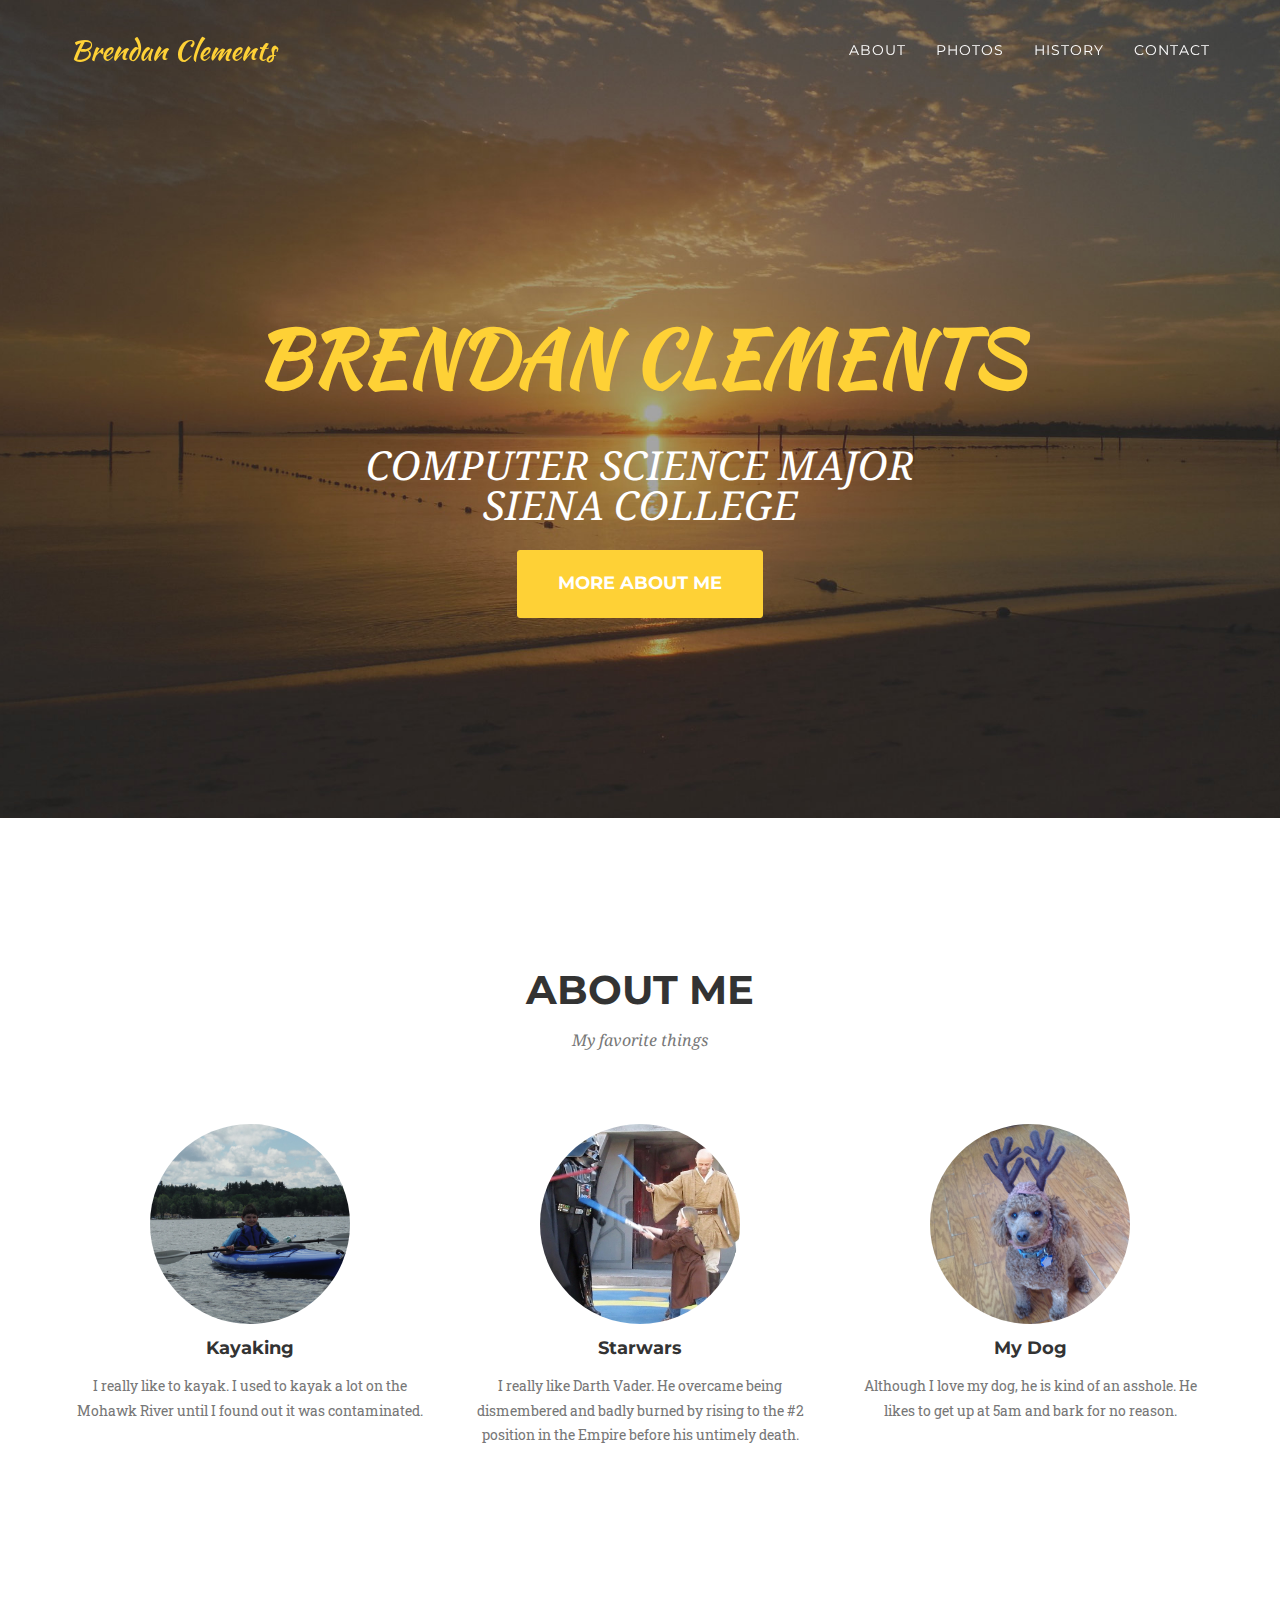
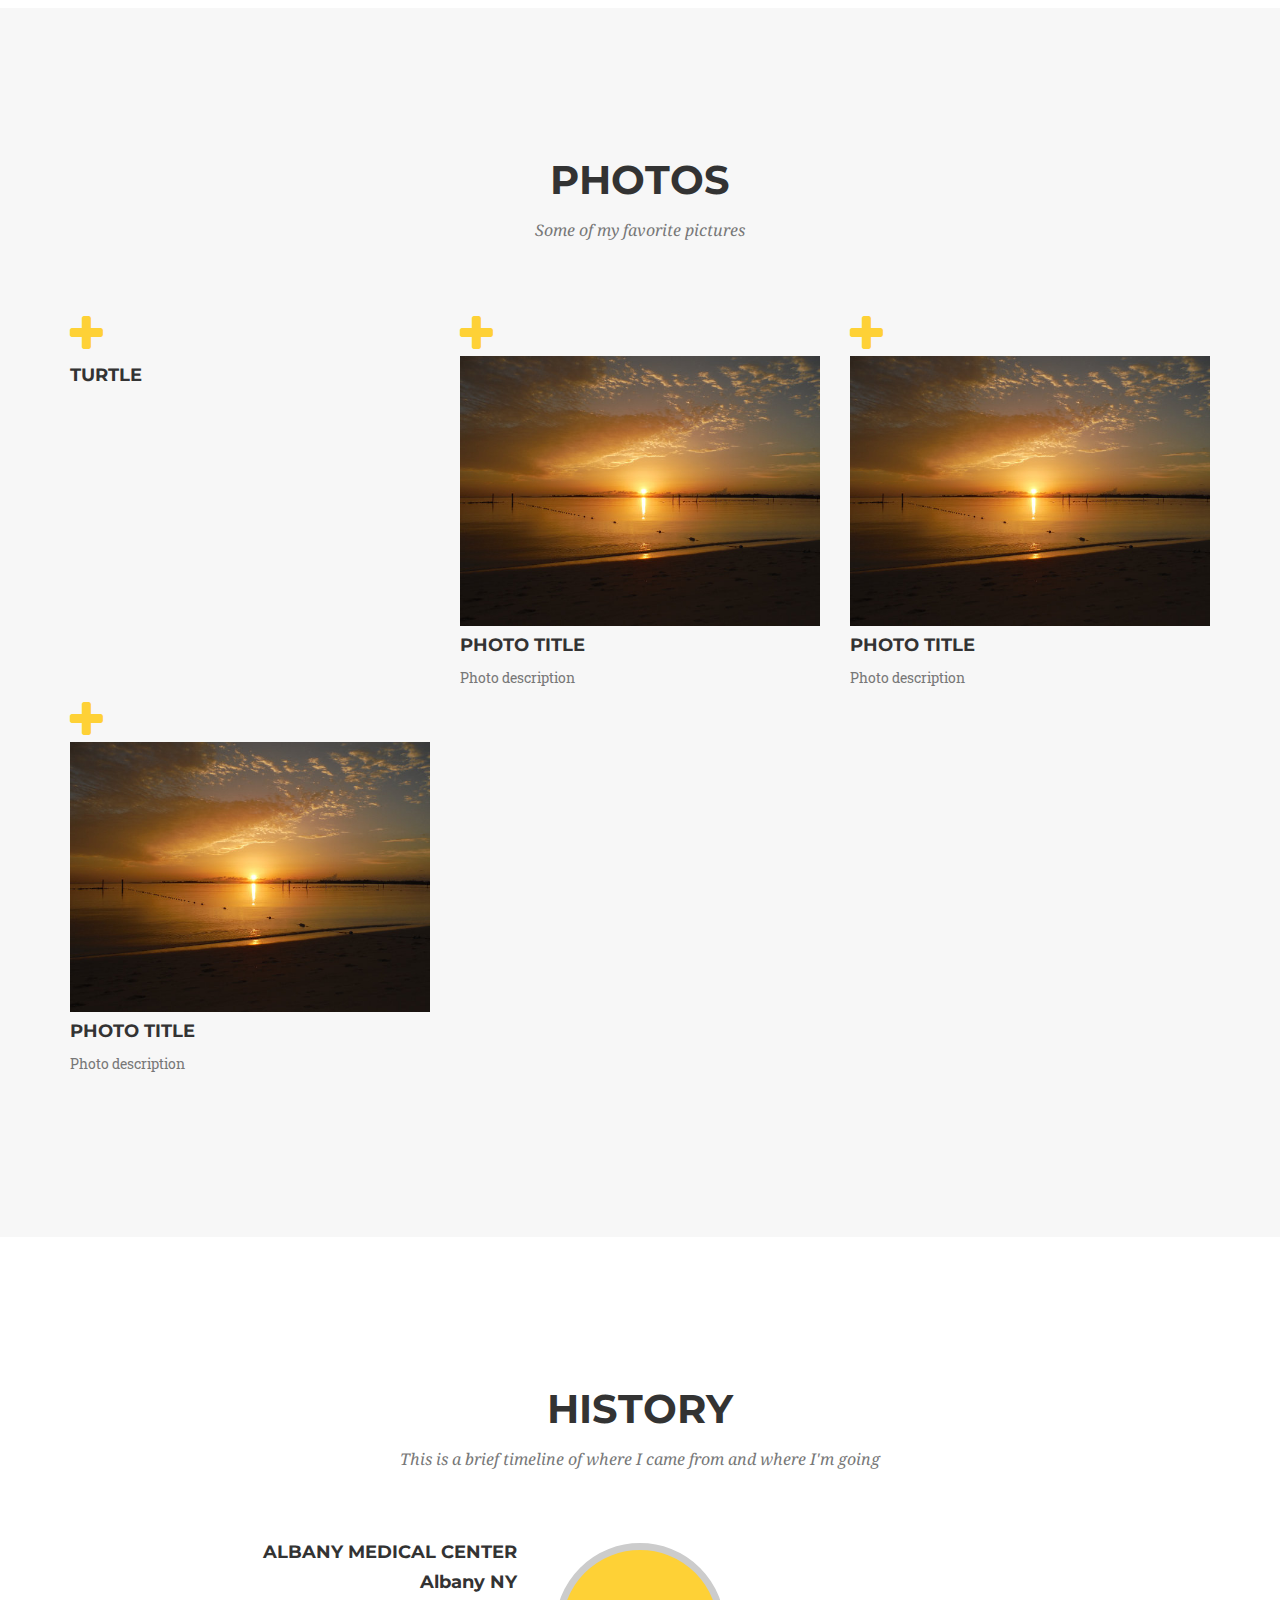
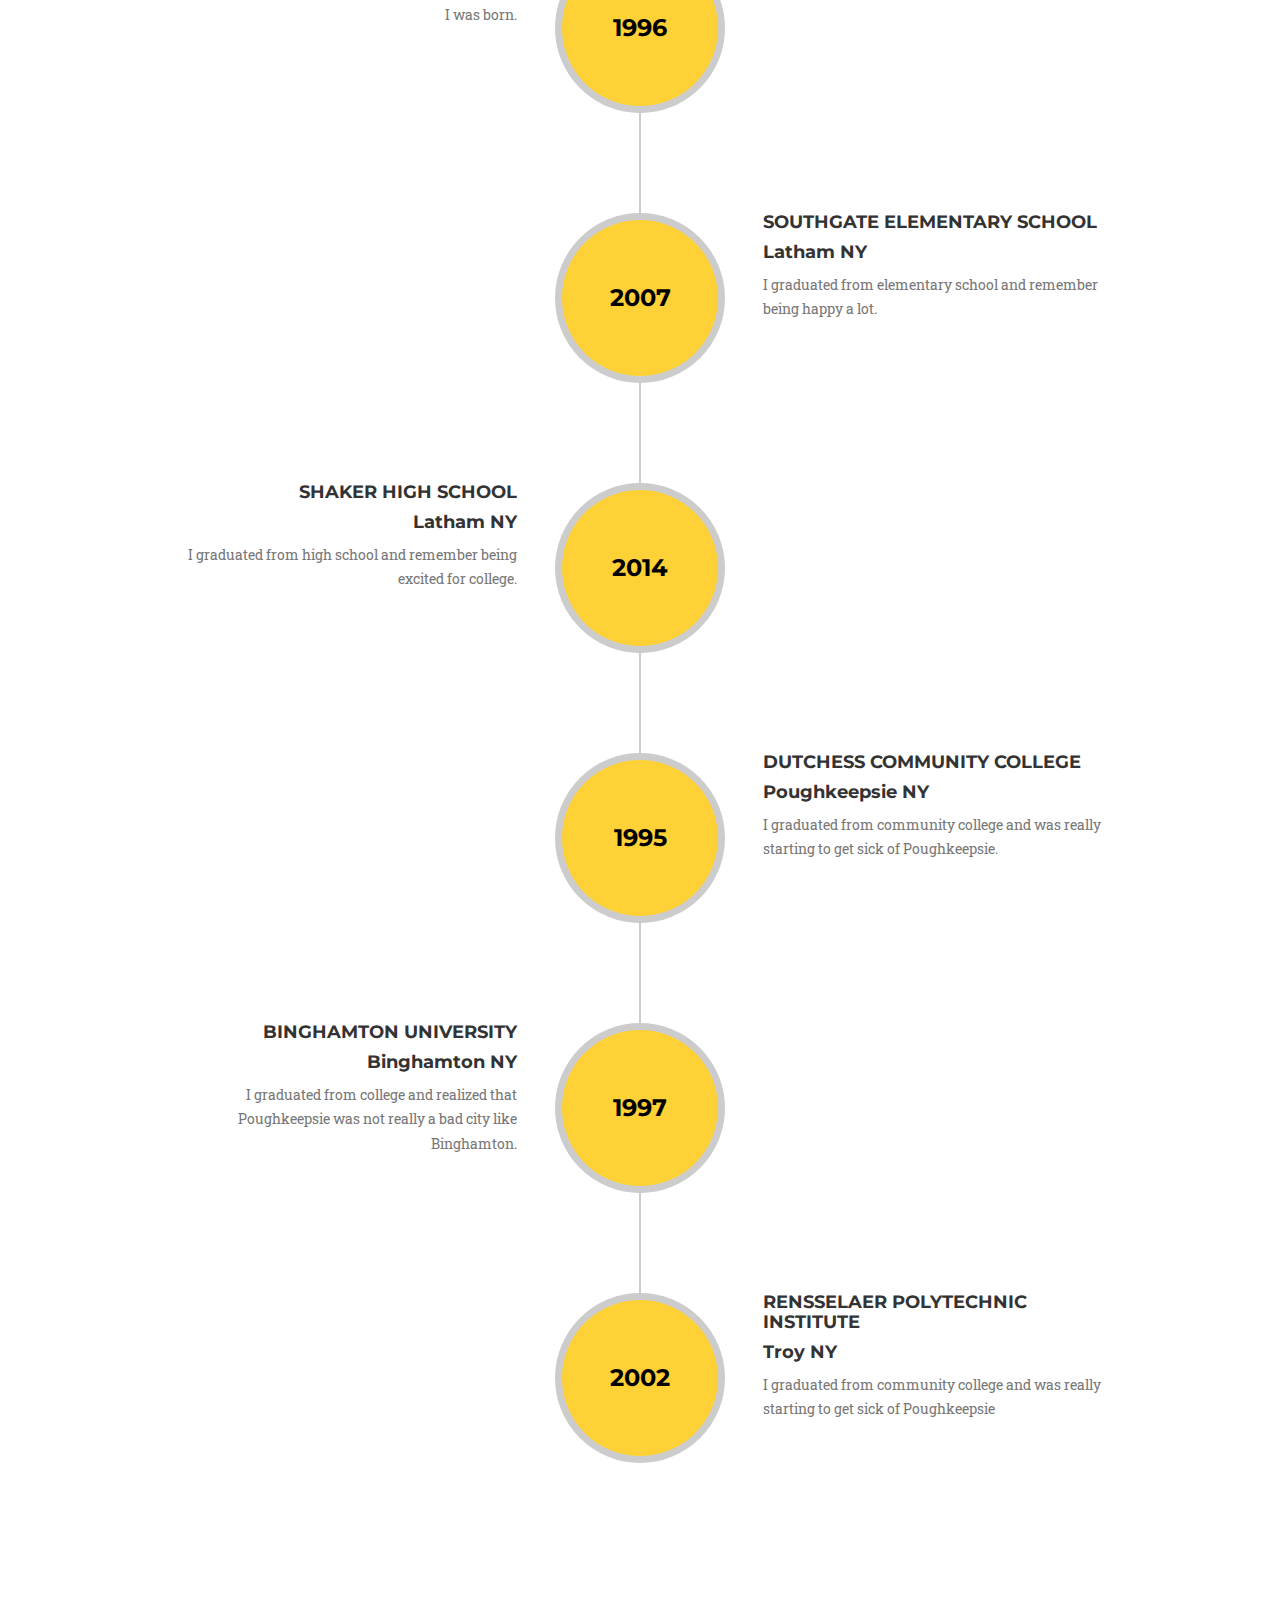
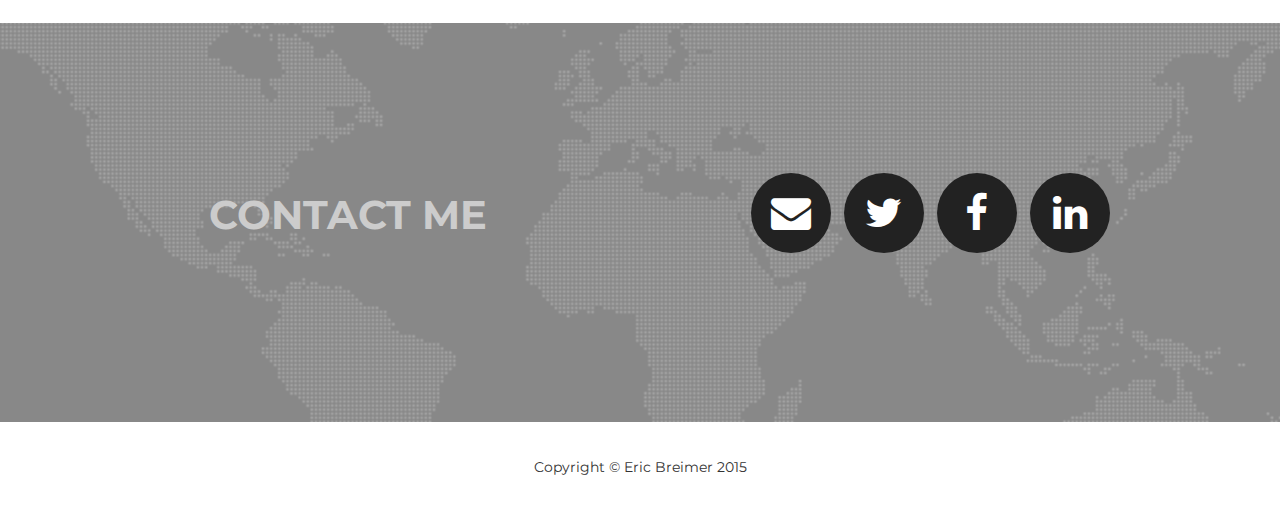
==== index.html @ 60275997 "Comment" ====
<!DOCTYPE html>
<html lang="en">
<head>
	<meta charset="utf-8">
	<meta http-equiv="X-UA-Compatible" content="IE=edge">
	<meta name="viewport" content="width=device-width, initial-scale=1">
	
	<title>Brendan Clements</title>
	
	<!-- CSS -->
	<link href="css/bootstrap.min.css" rel="stylesheet">
	<link href="css/font-awesome.min.css" rel="stylesheet" type="text/css">
	<link href="css/custom.css" rel="stylesheet">
	
	<!-- Fonts -->
	<link href="https://fonts.googleapis.com/css?family=Montserrat:400,700" rel="stylesheet">
	<link href='https://fonts.googleapis.com/css?family=Kaushan+Script' rel='stylesheet'>
	<link href='https://fonts.googleapis.com/css?family=Droid+Serif:400,700,400italic,700italic' rel='stylesheet'>
	<link href='https://fonts.googleapis.com/css?family=Roboto+Slab:400,100,300,700' rel='stylesheet'>
</head>

<body id="page-top" class="index">

	<!-- Navigation -->
	<nav class="navbar navbar-default navbar-fixed-top">
	  <div class="container">
	  	<div class="navbar-header page-scroll">
	      <button type="button" class="navbar-toggle" data-toggle="collapse" data-target="#bs-example-navbar-collapse-1">
	        <span class="sr-only">Toggle navigation</span>
	        <span class="icon-bar"></span>
	        <span class="icon-bar"></span>
	        <span class="icon-bar"></span>
	      </button>
	      <a class="navbar-brand page-scroll" href="#page-top">Brendan Clements</a>
			</div>
	    <div class="collapse navbar-collapse" id="bs-example-navbar-collapse-1">
	      <ul class="nav navbar-nav navbar-right">
	        <li class="hidden">
	        	<a href="#page-top"></a>
	        </li>
	        <li>
	        	<a class="page-scroll" href="#about">About</a>
	        </li>
	        <li>
	        	<a class="page-scroll" href="#photos">Photos</a>
	        </li>
	        <li>
	        	<a class="page-scroll" href="#history">History</a>
	        </li>
	        <li>
	        	<a class="page-scroll" href="#contact">Contact</a>
	        </li>
	      </ul>
	    </div><!-- /.navbar-collapse -->
	  </div> <!-- /.container-fluid -->
	</nav>

  <!-- Header -->
  <header>
    <div class="container">
      <div class="intro-text">
        <h1 class="intro-heading">Brendan Clements</h1>
        <h2 class="intro-lead-in">Computer Science Major<br>Siena College</h2>
        <a href="#about" class="page-scroll btn btn-xl">More about me</a>
      </div>
    </div>
  </header>

  <!-- About Me Section -->
  <section id="about">
    <div class="container">
      <div class="row">
        <div class="col-lg-12 text-center">
          <h2 class="section-heading">About me</h2>
          <h3 class="section-subheading text-muted">My favorite things</h3>
        </div>
      </div>
      <div class="row text-center">
        <div class="col-sm-6 col-md-4">
          <img src="img/aboutme1.jpg" class="img-circle center-block" width="200" alt="kayaking">
          <h4 class="service-heading">Kayaking</h4>
          <p class="text-muted">
          	I really like to kayak. I used to kayak a lot on the Mohawk River
            until I found out it was contaminated.
          </p>
        </div>
        <div class="col-sm-6 col-md-4">
          <img src="img/aboutme2.jpg" class="img-circle center-block" width="200" alt="kayaking">
          <h4 class="service-heading">Starwars</h4>
          <p class="text-muted">
          	I really like Darth Vader. He overcame being dismembered and
            badly burned by rising to the #2 position in the Empire before his untimely death.
          </p>
        </div>
        <div class="col-sm-offset-3 col-sm-6 col-md-offset-0 col-md-4">
          <img src="img/aboutme3.jpg" class="img-circle center-block" width="200" alt="">
          <h4 class="service-heading">My Dog</h4>
          <p class="text-muted">
          	Although I love my dog, he is kind of an asshole. He likes
          	to get up at 5am and bark for no reason. 
          </p>
        </div>
      </div>
    </div>
  </section>

  <!-- Photo Grid Section -->
  <section id="photos" class="bg-light-gray">
    <div class="container">
      <div class="row">
        <div class="col-lg-12 text-center">
          <h2 class="section-heading">Photos</h2>
          <h3 class="section-subheading text-muted">Some of my favorite pictures</h3>
        </div>
      </div>
      <div class="row">
        <div class="col-md-4 col-sm-6 portfolio-item">
          <a href="#portfolioModal1" class="portfolio-link" data-toggle="modal">
            <div class="portfolio-hover">
              <div class="portfolio-hover-content">
                <i class="fa fa-plus fa-3x"></i>
              </div>
            </div>
            <img src="http://maroonweekly.com/wp-content/uploads/2014/12/Green-Sea-Turtle-061022-French-Reef-KL-IMG_4313.jpg" class="img-responsive" alt="">
          </a>
          <div class="portfolio-caption">
            <h4>Turtle</h4>
            <p class="text-muted"></p>
          </div>
        </div>
        <div class="col-md-4 col-sm-6 portfolio-item">
          <a href="#portfolioModal1" class="portfolio-link" data-toggle="modal">
            <div class="portfolio-hover">
              <div class="portfolio-hover-content">
                <i class="fa fa-plus fa-3x"></i>
              </div>
            </div>
            <img src="img/photo1-sm.jpg" class="img-responsive" alt="">
          </a>
          <div class="portfolio-caption">
            <h4>Photo Title</h4>
            <p class="text-muted">Photo description</p>
          </div>
        </div>
        <div class="col-md-4 col-sm-6 portfolio-item">
          <a href="#portfolioModal1" class="portfolio-link" data-toggle="modal">
            <div class="portfolio-hover">
              <div class="portfolio-hover-content">
                <i class="fa fa-plus fa-3x"></i>
              </div>
            </div>
            <img src="img/photo1-sm.jpg" class="img-responsive" alt="">
          </a>
          <div class="portfolio-caption">
            <h4>Photo Title</h4>
            <p class="text-muted">Photo description</p>
          </div>
        </div>
        <div class="col-md-4 col-sm-6 portfolio-item">
          <a href="#portfolioModal1" class="portfolio-link" data-toggle="modal">
            <div class="portfolio-hover">
              <div class="portfolio-hover-content">
                <i class="fa fa-plus fa-3x"></i>
              </div>
            </div>
            <img src="img/photo1-sm.jpg" class="img-responsive" alt="">
          </a>
          <div class="portfolio-caption">
            <h4>Photo Title</h4>
            <p class="text-muted">Photo description</p>
          </div>
        </div>
      </div>
    </div>
  </section>

  <!-- About Section -->
  <section id="history">
    <div class="container">
      <div class="row">
        <div class="col-lg-12 text-center">
          <h2 class="section-heading">History</h2>
          <h3 class="section-subheading text-muted">
          	This is a brief timeline of where I came from and
          	where I'm going
          </h3>
        </div>
      </div>
      <div class="row">
        <div class="col-lg-12">
          <ul class="timeline">
            <li>
              <div class="timeline-image">
                <h4>1996</h4>
              </div>
              <div class="timeline-panel">
                <div class="timeline-heading">
                  <h4>Albany Medical Center</h4>
                  <h4 class="subheading">Albany NY</h4>
                </div>
                <div class="timeline-body">
                  <p class="text-muted">
                  	I was born.
                  </p>
                </div>
              </div>
            </li>
            <li class="timeline-inverted">
              <div class="timeline-image">
                <h4>2007</h4>
              </div>
              <div class="timeline-panel">
                <div class="timeline-heading">
                  <h4>Southgate Elementary School</h4>
                  <h4 class="subheading">Latham NY</h4>
                </div>
                <div class="timeline-body">
                  <p class="text-muted">
                  	I graduated from elementary school and remember being happy a lot.
                  </p>
                </div>
              </div>
            </li>            
            <li>
              <div class="timeline-image">
                <h4>2014</h4>
              </div>
              <div class="timeline-panel">
                <div class="timeline-heading">
                  <h4>Shaker High School</h4>
                  <h4 class="subheading">Latham NY</h4>
                </div>
                <div class="timeline-body">
                  <p class="text-muted">
                  	I graduated from high school and remember being excited for college.
                  </p>
                </div>
              </div>
            </li>
            <li class="timeline-inverted">
              <div class="timeline-image">
                <h4>1995</h4>
              </div>
              <div class="timeline-panel">
                <div class="timeline-heading">
                  <h4>Dutchess Community College</h4>
                  <h4 class="subheading">Poughkeepsie NY</h4>
                </div>
                <div class="timeline-body">
                  <p class="text-muted">
                  	I graduated from community college and was really starting to get sick of Poughkeepsie.
                  </p>
                </div>
              </div>
            </li>
            <li>
              <div class="timeline-image">
                <h4>1997</h4>
              </div>
              <div class="timeline-panel">
                <div class="timeline-heading">
                  <h4>Binghamton University</h4>
                  <h4 class="subheading">Binghamton NY</h4>
                </div>
                <div class="timeline-body">
                  <p class="text-muted">
                  	I graduated from college and realized that Poughkeepsie was not really a bad city like Binghamton.
                  </p>
                </div>
              </div>
            </li>
            <li class="timeline-inverted">
              <div class="timeline-image">
                <h4>2002</h4>
              </div>
              <div class="timeline-panel">
                <div class="timeline-heading">
                  <h4>Rensselaer Polytechnic Institute</h4>
                  <h4 class="subheading">Troy NY</h4>
                </div>
                <div class="timeline-body">
                  <p class="text-muted">
                  	I graduated from community college and was really starting to get sick of Poughkeepsie
                  </p>
                </div>
              </div>
            </li>            
          </ul>
        </div> <!-- end of column -->
      </div> <!-- end of row -->
    </div> <!-- end of container -->
  </section> <!-- end of history section -->

 
    
  <!-- Contact Section -->
  <section id="contact">
    <div class="container">
      <div class="row">
        <div class="col-md-6">
          <h2 class="section-heading">Contact Me</h2>
        </div>
        <div class="col-md-6">
          <ul class="list-inline social-buttons">
            <li>
            	<a href="mailto:ebreimer@gmail.com"><i class="fa fa-envelope fa-2x"></i></a>
            </li>
            <li>
            	<a href="https://twitter.com/breimetime"><i class="fa fa-twitter fa-2x"></i></a>
            </li>
            <li>
            	<a href="https://www.facebook.com/ebreimer"><i class="fa fa-facebook fa-2x"></i></a>
            </li>
            <li>
            	<a href="https://www.linkedin.com/pub/eric-breimer/5/b62/b6"><i class="fa fa-linkedin fa-2x"></i></a>
            </li>
          </ul>
        </div>
      </div>
    </div>
  </section>

  <footer>
    <div class="container">
      <span class="copyright">Copyright &copy; Eric Breimer 2015</span>
    </div>
  </footer>

  <!-- Photo Modals -->
  <!-- Use the modals below to showcase a larger version of your photo -->

  <!-- Portfolio Modal 1 -->
  <div class="portfolio-modal modal fade" id="portfolioModal1" tabindex="-1" role="dialog" aria-hidden="true">
    <div class="modal-content">
      <div class="close-modal" data-dismiss="modal">
        <div class="lr"><div class="rl">
				</div></div>
      </div>
      <div class="container">
        <div class="row">
          <div class="col-lg-8 col-lg-offset-2">
            <div class="modal-body">
              <img class="img-responsive img-centered" src="img/photo1-md.jpg" alt="">
            </div>
          </div>
        </div>
      </div>
    </div>
  </div>

  
  <!-- JavaScript -->
  <script src="js/jquery.js"></script>
	<script src="js/jquery.easing.min.js"></script>
  <script src="js/bootstrap.min.js"></script>
  <script src="js/classie.js"></script>
  <script src="js/animatedheader.min.js"></script>
  <script src="js/custom.js"></script>

</body>

</html>
---- css/custom.css ----
/*!
 * Start Bootstrap - Agency Bootstrap Theme (http://startbootstrap.com)
 * Code licensed under the Apache License v2.0.
 * For details, see http://www.apache.org/licenses/LICENSE-2.0.
 */

body {
    overflow-x: hidden;
    font-family: "Roboto Slab","Helvetica Neue",Helvetica,Arial,sans-serif;
}

.text-muted {
    color: #777;
}

.text-primary {
    color: #fed136;
}

p {
    font-size: 14px;
    line-height: 1.75;
}

p.large {
    font-size: 16px;
}

a,
a:hover,
a:focus,
a:active,
a.active {
    outline: 0;
}

a {
    color: #fed136;
}

a:hover,
a:focus,
a:active,
a.active {
    color: #fec503;
}

h1,
h2,
h3,
h4,
h5,
h6 {
    text-transform: uppercase;
    font-family: Montserrat,"Helvetica Neue",Helvetica,Arial,sans-serif;
    font-weight: 700;
}

.img-centered {
    margin: 0 auto;
}

.bg-light-gray {
    background-color: #f7f7f7;
}

.bg-darkest-gray {
    background-color: #222;
}

.btn-primary {
    border-color: #fed136;
    text-transform: uppercase;
    font-family: Montserrat,"Helvetica Neue",Helvetica,Arial,sans-serif;
    font-weight: 700;
    color: #fff;
    background-color: #fed136;
}

.btn-primary:hover,
.btn-primary:focus,
.btn-primary:active,
.btn-primary.active,
.open .dropdown-toggle.btn-primary {
    border-color: #f6bf01;
    color: #fff;
    background-color: #fec503;
}

.btn-primary:active,
.btn-primary.active,
.open .dropdown-toggle.btn-primary {
    background-image: none;
}

.btn-primary.disabled,
.btn-primary[disabled],
fieldset[disabled] .btn-primary,
.btn-primary.disabled:hover,
.btn-primary[disabled]:hover,
fieldset[disabled] .btn-primary:hover,
.btn-primary.disabled:focus,
.btn-primary[disabled]:focus,
fieldset[disabled] .btn-primary:focus,
.btn-primary.disabled:active,
.btn-primary[disabled]:active,
fieldset[disabled] .btn-primary:active,
.btn-primary.disabled.active,
.btn-primary[disabled].active,
fieldset[disabled] .btn-primary.active {
    border-color: #fed136;
    background-color: #fed136;
}

.btn-primary .badge {
    color: #fed136;
    background-color: #fff;
}

.btn-xl {
    padding: 20px 40px;
    border-color: #fed136;
    border-radius: 3px;
    text-transform: uppercase;
    font-family: Montserrat,"Helvetica Neue",Helvetica,Arial,sans-serif;
    font-size: 18px;
    font-weight: 700;
    color: #fff;
    background-color: #fed136;
}

.btn-xl:hover,
.btn-xl:focus,
.btn-xl:active,
.btn-xl.active,
.open .dropdown-toggle.btn-xl {
    border-color: #f6bf01;
    color: #fff;
    background-color: #fec503;
}

.btn-xl:active,
.btn-xl.active,
.open .dropdown-toggle.btn-xl {
    background-image: none;
}

.btn-xl.disabled,
.btn-xl[disabled],
fieldset[disabled] .btn-xl,
.btn-xl.disabled:hover,
.btn-xl[disabled]:hover,
fieldset[disabled] .btn-xl:hover,
.btn-xl.disabled:focus,
.btn-xl[disabled]:focus,
fieldset[disabled] .btn-xl:focus,
.btn-xl.disabled:active,
.btn-xl[disabled]:active,
fieldset[disabled] .btn-xl:active,
.btn-xl.disabled.active,
.btn-xl[disabled].active,
fieldset[disabled] .btn-xl.active {
    border-color: #fed136;
    background-color: #fed136;
}

.btn-xl .badge {
    color: #fed136;
    background-color: #fff;
}

.navbar-default {
    border-color: transparent;
    background-color: #222;
}

.navbar-default .navbar-brand {
    font-family: "Kaushan Script","Helvetica Neue",Helvetica,Arial,cursive;
    color: #fed136;
}

.navbar-default .navbar-brand:hover,
.navbar-default .navbar-brand:focus,
.navbar-default .navbar-brand:active,
.navbar-default .navbar-brand.active {
    color: #fec503;
}

.navbar-default .navbar-collapse {
    border-color: rgba(255,255,255,.02);
}

.navbar-default .navbar-toggle {
    border-color: #fed136;
    background-color: #fed136;
}

.navbar-default .navbar-toggle .icon-bar {
    background-color: #fff;
}

.navbar-default .navbar-toggle:hover,
.navbar-default .navbar-toggle:focus {
    background-color: #fed136;
}

.navbar-default .nav li a {
    text-transform: uppercase;
    font-family: Montserrat,"Helvetica Neue",Helvetica,Arial,sans-serif;
    font-weight: 400;
    letter-spacing: 1px;
    color: #fff;
}

.navbar-default .nav li a:hover,
.navbar-default .nav li a:focus {
    outline: 0;
    color: #fed136;
}

.navbar-default .navbar-nav>.active>a {
    border-radius: 0;
    color: #fff;
    background-color: #fed136;
}

.navbar-default .navbar-nav>.active>a:hover,
.navbar-default .navbar-nav>.active>a:focus {
    color: #fff;
    background-color: #fec503;
}

@media(min-width:768px) {
    .navbar-default {
        padding: 25px 0;
        border: 0;
        background-color: transparent;
        -webkit-transition: padding .3s;
        -moz-transition: padding .3s;
        transition: padding .3s;
    }

    .navbar-default .navbar-brand {
        font-size: 2em;
        -webkit-transition: all .3s;
        -moz-transition: all .3s;
        transition: all .3s;
    }

    .navbar-default .navbar-nav>.active>a {
        border-radius: 3px;
    }

    .navbar-default.navbar-shrink {
        padding: 10px 0;
        background-color: #222;
    }

    .navbar-default.navbar-shrink .navbar-brand {
        font-size: 1.5em;
    }
}

header {
    text-align: center;
    color: #fff;
    background-attachment: scroll;
    background: #222 url(../img/header-bg.jpg) no-repeat center center;
    -webkit-background-size: cover;
    -moz-background-size: cover;
    background-size: cover;
    -o-background-size: cover;
}

header .intro-text {
    padding-top: 100px;
    padding-bottom: 50px;
}

header .intro-text .intro-lead-in {
    margin-bottom: 25px;
    font-family: "Droid Serif","Helvetica Neue",Helvetica,Arial,sans-serif;
    font-size: 22px;
    font-style: italic;
    line-height: 22px;
    font-weight: normal;
}

header .intro-text .intro-heading {
    margin-bottom: 25px;
    text-transform: uppercase;
    font-family: "Kaushan Script","Helvetica Neue",Helvetica,Arial,cursive;
    color: #fed136;  
    font-size: 50px;
    font-weight: 700;
    line-height: 50px;
    font-weight: normal;
}

@media(min-width:768px) {
    header .intro-text {
        padding-top: 300px;
        padding-bottom: 200px;
    }

    header .intro-text .intro-lead-in {
        margin-bottom: 25px;
        font-family: "Droid Serif","Helvetica Neue",Helvetica,Arial,sans-serif;
        font-size: 40px;
        font-style: italic;
        line-height: 40px;
    }

    header .intro-text .intro-heading {
        margin-bottom: 50px;
        text-transform: uppercase;
				font-family: "Kaushan Script","Helvetica Neue",Helvetica,Arial,cursive;
				color: #fed136;        
        font-size: 75px;
        font-weight: 700;
        line-height: 75px;
    }
}

section {
    padding: 100px 0;
}

section h2.section-heading {
    margin-top: 0;
    margin-bottom: 15px;
    font-size: 40px;
}

section h3.section-subheading {
    margin-bottom: 75px;
    text-transform: none;
    font-family: "Droid Serif","Helvetica Neue",Helvetica,Arial,sans-serif;
    font-size: 16px;
    font-style: italic;
    font-weight: 400;
}

@media(min-width:768px) {
    section {
        padding: 150px 0;
    }
}

.service-heading {
    margin: 15px 0;
    text-transform: none;
}

#portfolio .portfolio-item {
    right: 0;
    margin: 0 0 15px;
}

#portfolio .portfolio-item .portfolio-link {
    display: block;
    position: relative;
    margin: 0 auto;
    max-width: 400px;
}

#portfolio .portfolio-item .portfolio-link .portfolio-hover {
    position: absolute;
    width: 100%;
    height: 100%;
    opacity: 0;
    background: rgba(254,209,54,.9);
    -webkit-transition: all ease .5s;
    -moz-transition: all ease .5s;
    transition: all ease .5s;
}

#portfolio .portfolio-item .portfolio-link .portfolio-hover:hover {
    opacity: 1;
}

#portfolio .portfolio-item .portfolio-link .portfolio-hover .portfolio-hover-content {
    position: absolute;
    top: 50%;
    width: 100%;
    height: 20px;
    margin-top: -12px;
    text-align: center;
    font-size: 20px;
    color: #fff;
}

#portfolio .portfolio-item .portfolio-link .portfolio-hover .portfolio-hover-content i {
    margin-top: -12px;
}

#portfolio .portfolio-item .portfolio-link .portfolio-hover .portfolio-hover-content h3,
#portfolio .portfolio-item .portfolio-link .portfolio-hover .portfolio-hover-content h4 {
    margin: 0;
}

#portfolio .portfolio-item .portfolio-caption {
    margin: 0 auto;
    padding: 25px;
    max-width: 400px;
    text-align: center;
    background-color: #fff;
}

#portfolio .portfolio-item .portfolio-caption h4 {
    margin: 0;
    text-transform: none;
}

#portfolio .portfolio-item .portfolio-caption p {
    margin: 0;
    font-family: "Droid Serif","Helvetica Neue",Helvetica,Arial,sans-serif;
    font-size: 16px;
    font-style: italic;
}

#portfolio * {
    z-index: 2;
}

@media(min-width:767px) {
    #portfolio .portfolio-item {
        margin: 0 0 30px;
    }
}

.timeline {
    position: relative;
    padding: 0;
    list-style: none;
}

.timeline:before {
    content: "";
    position: absolute;
    top: 0;
    bottom: 0;
    left: 40px;
    width: 2px;
    margin-left: -1.5px;
    background-color: #cccccc;
}

.timeline>li {
    position: relative;
    margin-bottom: 50px;
    min-height: 50px;
}

.timeline>li:before,
.timeline>li:after {
    content: " ";
    display: table;
}

.timeline>li:after {
    clear: both;
}

.timeline>li .timeline-panel {
    float: right;
    position: relative;
    width: 100%;
    padding: 0 20px 0 100px;
    text-align: left;
}

.timeline>li .timeline-panel:before {
    right: auto;
    left: -15px;
    border-right-width: 15px;
    border-left-width: 0;
}

.timeline>li .timeline-panel:after {
    right: auto;
    left: -14px;
    border-right-width: 14px;
    border-left-width: 0;
}

.timeline>li .timeline-image {
    z-index: 100;
    position: absolute;
    left: 0;
    width: 80px;
    height: 80px;
    margin-left: 0;
    border: 7px solid #cccccc;
    border-radius: 100%;
    text-align: center;
    color: #000;
    background-color: #fed136;
}

.timeline>li .timeline-image h4 {
    margin-top: 22px;
    font-size: 14px;
    line-height: 20px;
}

.timeline>li.timeline-inverted>.timeline-panel {
    float: right;
    padding: 0 20px 0 100px;
    text-align: left;
}

.timeline>li.timeline-inverted>.timeline-panel:before {
    right: auto;
    left: -15px;
    border-right-width: 15px;
    border-left-width: 0;
}

.timeline>li.timeline-inverted>.timeline-panel:after {
    right: auto;
    left: -14px;
    border-right-width: 14px;
    border-left-width: 0;
}

.timeline>li:last-child {
    margin-bottom: 0;
}

.timeline .timeline-heading h4 {
    margin-top: 0;
    color: inherit;
}

.timeline .timeline-heading h4.subheading {
    text-transform: none;
}

.timeline .timeline-body>p,
.timeline .timeline-body>ul {
    margin-bottom: 0;
}

@media(min-width:768px) {
    .timeline:before {
        left: 50%;
    }

    .timeline>li {
        margin-bottom: 100px;
        min-height: 100px;
    }

    .timeline>li .timeline-panel {
        float: left;
        width: 41%;
        padding: 0 20px 20px 30px;
        text-align: right;
    }

    .timeline>li .timeline-image {
        left: 50%;
        width: 100px;
        height: 100px;
        margin-left: -50px;
    }

    .timeline>li .timeline-image h4 {
        margin-top: 33px;
        font-size: 16px;
        line-height: 22px;
    }

    .timeline>li.timeline-inverted>.timeline-panel {
        float: right;
        padding: 0 30px 20px 20px;
        text-align: left;
    }
}

@media(min-width:992px) {
    .timeline>li {
        min-height: 150px;
    }

    .timeline>li .timeline-panel {
        padding: 0 20px 20px;
    }

    .timeline>li .timeline-image {
        width: 150px;
        height: 150px;
        margin-left: -75px;
    }

    .timeline>li .timeline-image h4 {
        margin-top: 55px;
        font-size: 20px;
        line-height: 26px;
    }

    .timeline>li.timeline-inverted>.timeline-panel {
        padding: 0 20px 20px;
    }
}

@media(min-width:1200px) {
    .timeline>li {
        min-height: 170px;
    }

    .timeline>li .timeline-panel {
        padding: 0 20px 20px 100px;
    }

    .timeline>li .timeline-image {
        width: 170px;
        height: 170px;
        margin-left: -85px;
    }

    .timeline>li .timeline-image h4 {
        margin-top: 65px;
        font-size: 24px;
        line-height: 26px;
    }

    .timeline>li.timeline-inverted>.timeline-panel {
        padding: 0 100px 20px 20px;
    }
}

.team-member {
    margin-bottom: 50px;
    text-align: center;
}

.team-member img {
    margin: 0 auto;
    border: 7px solid #fff;
}

.team-member h4 {
    margin-top: 25px;
    margin-bottom: 0;
    text-transform: none;
}

.team-member p {
    margin-top: 0;
}

aside.clients img {
    margin: 50px auto;
}

section#contact {
    background-color: #888;
    background-image: url(../img/map-image.png);
    background-position: center;
    background-repeat: no-repeat;
    text-align: center;
}

section#contact .section-heading {
    color: #ccc;
    padding: 20px 0px;
}

section#contact .form-group {
    margin-bottom: 25px;
}

section#contact .form-group input,
section#contact .form-group textarea {
    padding: 20px;
}

section#contact .form-group input.form-control {
    height: auto;
}

section#contact .form-group textarea.form-control {
    height: 236px;
}

section#contact .form-control:focus {
    border-color: #fed136;
    box-shadow: none;
}

section#contact::-webkit-input-placeholder {
    text-transform: uppercase;
    font-family: Montserrat,"Helvetica Neue",Helvetica,Arial,sans-serif;
    font-weight: 700;
    color: #bbb;
}

section#contact:-moz-placeholder {
    text-transform: uppercase;
    font-family: Montserrat,"Helvetica Neue",Helvetica,Arial,sans-serif;
    font-weight: 700;
    color: #bbb;
}

section#contact::-moz-placeholder {
    text-transform: uppercase;
    font-family: Montserrat,"Helvetica Neue",Helvetica,Arial,sans-serif;
    font-weight: 700;
    color: #bbb;
}

section#contact:-ms-input-placeholder {
    text-transform: uppercase;
    font-family: Montserrat,"Helvetica Neue",Helvetica,Arial,sans-serif;
    font-weight: 700;
    color: #bbb;
}

section#contact .text-danger {
    color: #e74c3c;
}

footer {
    padding: 25px 0;
    text-align: center;
}

footer span.copyright {
    text-transform: uppercase;
    text-transform: none;
    font-family: Montserrat,"Helvetica Neue",Helvetica,Arial,sans-serif;
    line-height: 40px;
}

footer ul.quicklinks {
    margin-bottom: 0;
    text-transform: uppercase;
    text-transform: none;
    font-family: Montserrat,"Helvetica Neue",Helvetica,Arial,sans-serif;
    line-height: 40px;
}

ul.social-buttons {
    margin-bottom: 0;
}

ul.social-buttons li a {
    display: block;
    width: 80px;
    height: 80px;
    padding: 20px;
    border-radius: 100%;
    font-size: 20px;
    line-height: 40px;
    outline: 0;
    color: #fff;
    background-color: #222;
    -webkit-transition: all .3s;
    -moz-transition: all .3s;
    transition: all .3s;
}

ul.social-buttons li a:hover,
ul.social-buttons li a:focus,
ul.social-buttons li a:active {
    background-color: #fed136;
}

.btn:focus,
.btn:active,
.btn.active,
.btn:active:focus {
    outline: 0;
}

.portfolio-modal .modal-content {
    padding: 100px 0;
    min-height: 100%;
    border: 0;
    border-radius: 0;
    text-align: center;
    background-clip: border-box;
    -webkit-box-shadow: none;
    box-shadow: none;
}

.portfolio-modal .modal-content h2 {
    margin-bottom: 15px;
    font-size: 3em;
}

.portfolio-modal .modal-content p {
    margin-bottom: 30px;
}

.portfolio-modal .modal-content p.item-intro {
    margin: 20px 0 30px;
    font-family: "Droid Serif","Helvetica Neue",Helvetica,Arial,sans-serif;
    font-size: 16px;
    font-style: italic;
}

.portfolio-modal .modal-content ul.list-inline {
    margin-top: 0;
    margin-bottom: 30px;
}

.portfolio-modal .modal-content img {
    margin-bottom: 30px;
}

.portfolio-modal .close-modal {
    position: absolute;
    top: 25px;
    right: 25px;
    width: 75px;
    height: 75px;
    background-color: transparent;
    cursor: pointer;
}

.portfolio-modal .close-modal:hover {
    opacity: .3;
}

.portfolio-modal .close-modal .lr {
    z-index: 1051;
    width: 1px;
    height: 75px;
    margin-left: 35px;
    background-color: #222;
    -webkit-transform: rotate(45deg);
    -ms-transform: rotate(45deg);
    transform: rotate(45deg);
}

.portfolio-modal .close-modal .lr .rl {
    z-index: 1052;
    width: 1px;
    height: 75px;
    background-color: #222;
    -webkit-transform: rotate(90deg);
    -ms-transform: rotate(90deg);
    transform: rotate(90deg);
}

.portfolio-modal .modal-backdrop {
    display: none;
    opacity: 0;
}

::-moz-selection {
    text-shadow: none;
    background: #fed136;
}

::selection {
    text-shadow: none;
    background: #fed136;
}

img::selection {
    background: 0 0;
}

img::-moz-selection {
    background: 0 0;
}

body {
    webkit-tap-highlight-color: #fed136;
}
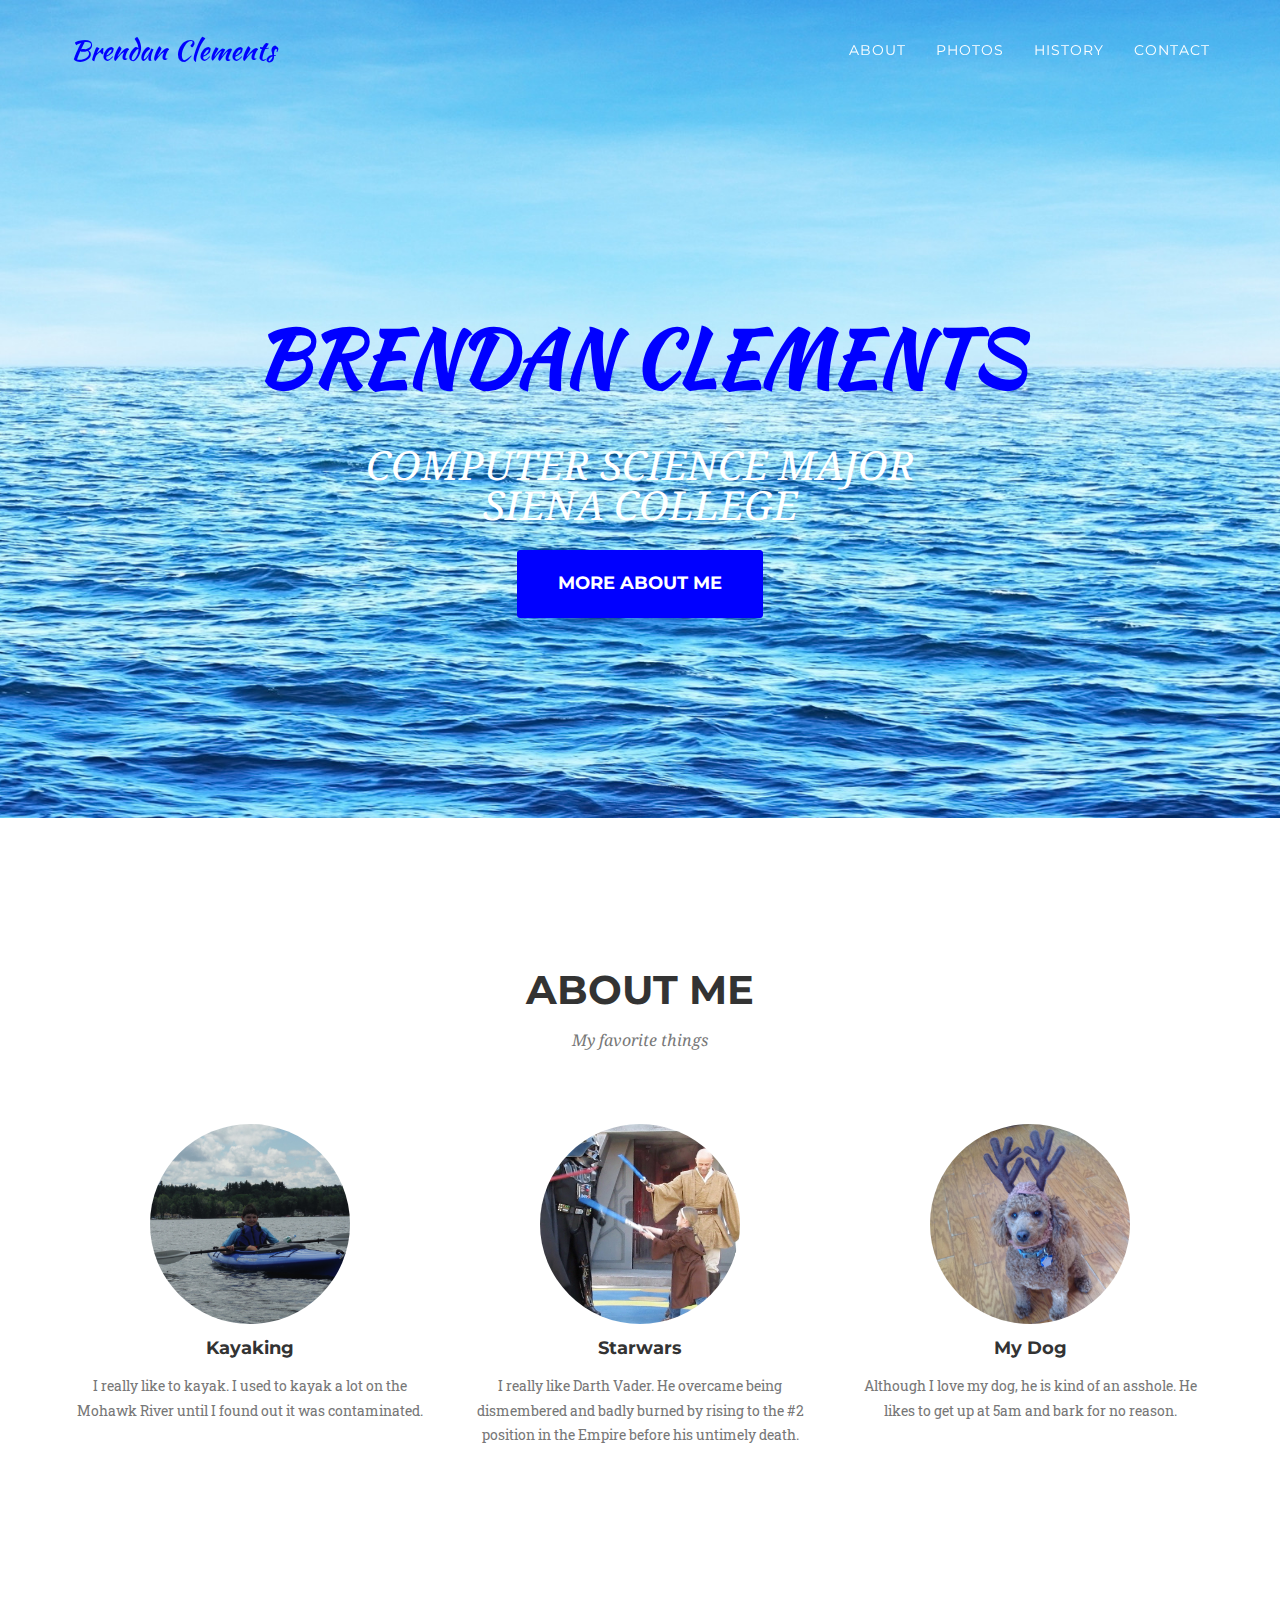
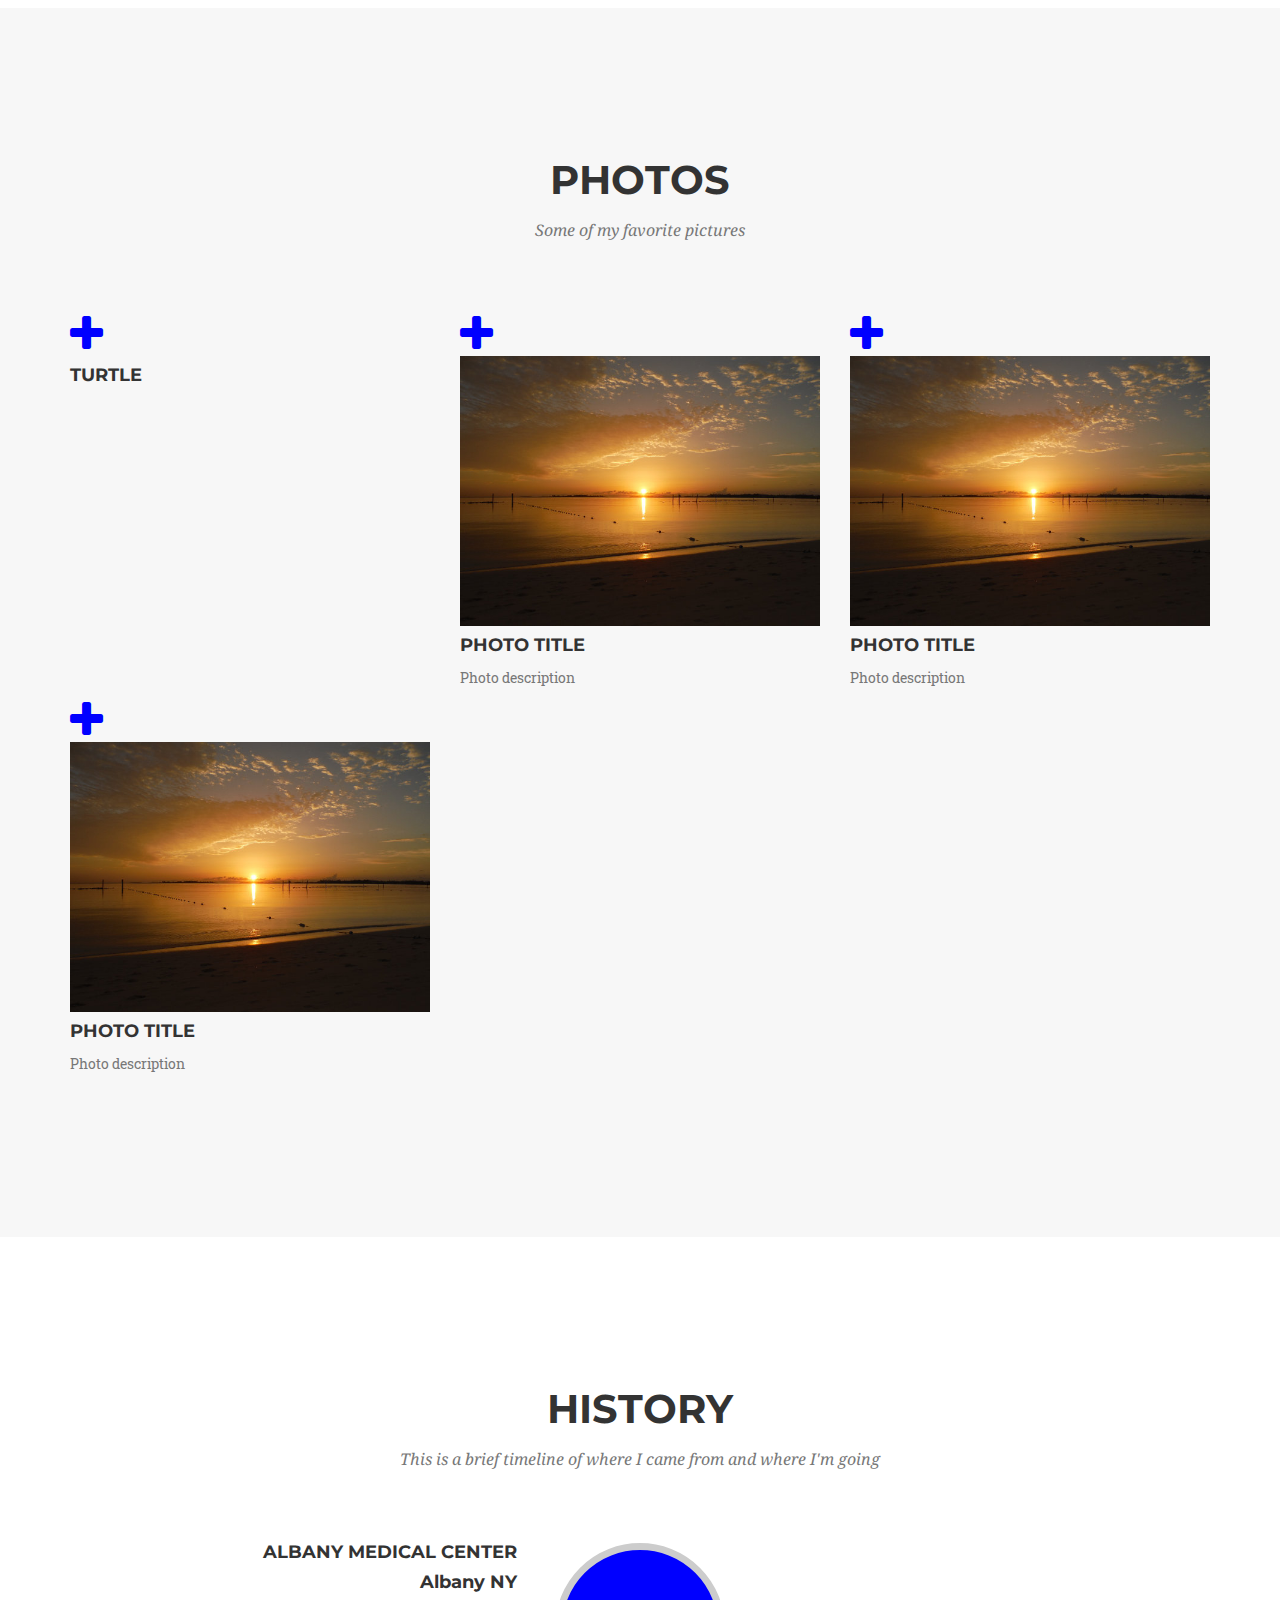
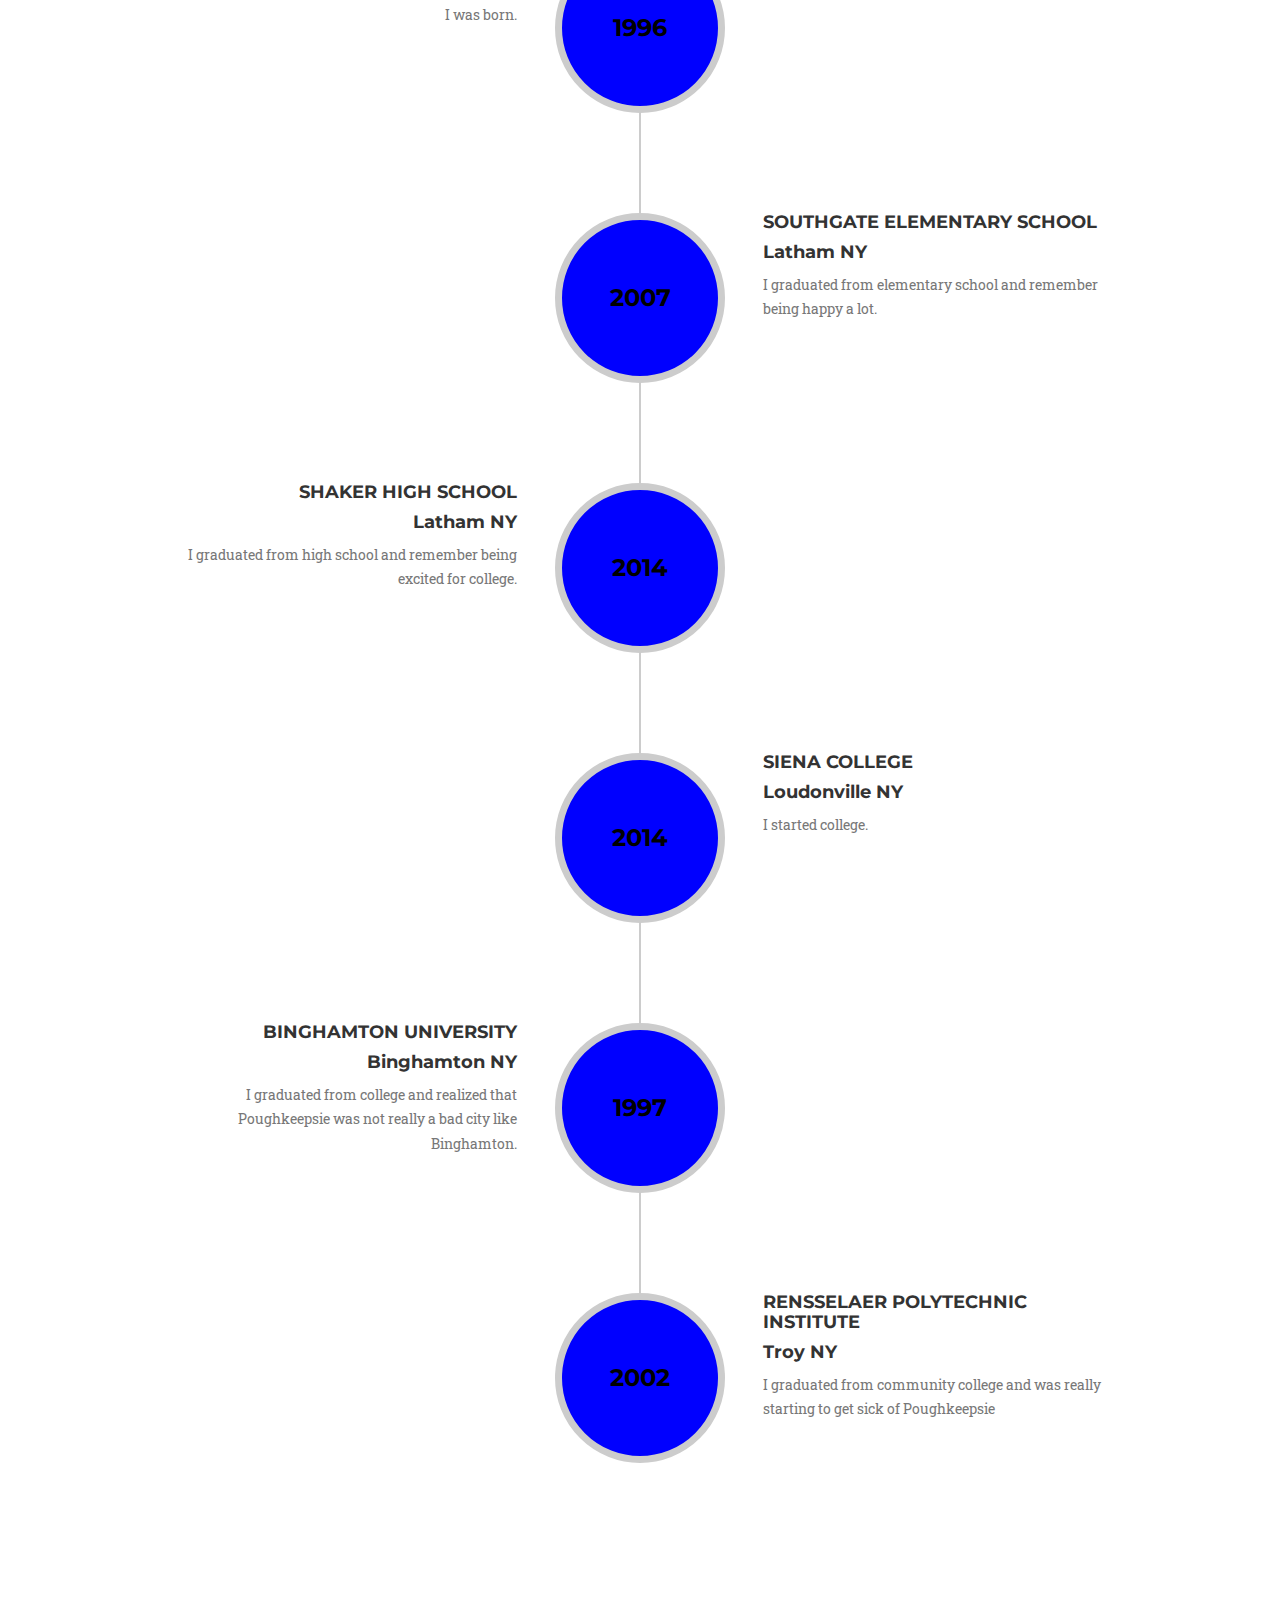
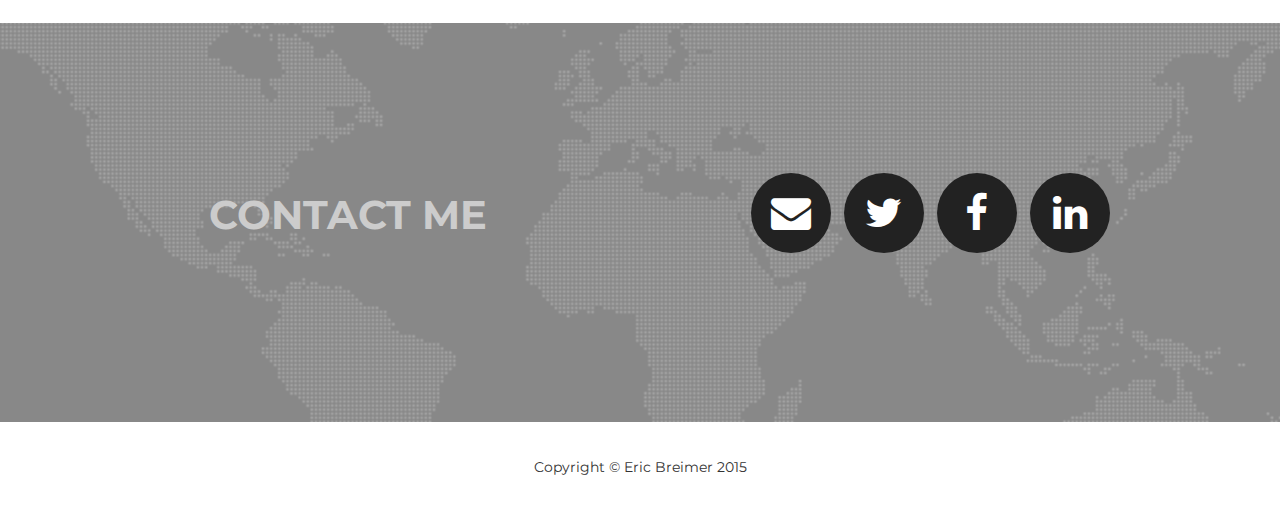
==== commit b2658409: "Comment" ====
--- a/index.html
+++ b/index.html
@@ -239,16 +239,16 @@
             </li>
             <li class="timeline-inverted">
               <div class="timeline-image">
-                <h4>1995</h4>
-              </div>
-              <div class="timeline-panel">
-                <div class="timeline-heading">
-                  <h4>Dutchess Community College</h4>
-                  <h4 class="subheading">Poughkeepsie NY</h4>
-                </div>
-                <div class="timeline-body">
-                  <p class="text-muted">
-                  	I graduated from community college and was really starting to get sick of Poughkeepsie.
+                <h4>2014</h4>
+              </div>
+              <div class="timeline-panel">
+                <div class="timeline-heading">
+                  <h4>Siena College</h4>
+                  <h4 class="subheading">Loudonville NY</h4>
+                </div>
+                <div class="timeline-body">
+                  <p class="text-muted">
+                  	I started college.
                   </p>
                 </div>
               </div>
--- a/css/custom.css
+++ b/css/custom.css
@@ -14,7 +14,7 @@
 }
 
 .text-primary {
-    color: #fed136;
+    color: blue;
 }
 
 p {
@@ -35,7 +35,7 @@
 }
 
 a {
-    color: #fed136;
+    color: blue;
 }
 
 a:hover,
@@ -56,7 +56,7 @@
     font-weight: 700;
 }
 
-.img-centered {
+.img-centeblue{
     margin: 0 auto;
 }
 
@@ -69,12 +69,12 @@
 }
 
 .btn-primary {
-    border-color: #fed136;
+    border-color: blue;
     text-transform: uppercase;
     font-family: Montserrat,"Helvetica Neue",Helvetica,Arial,sans-serif;
     font-weight: 700;
     color: #fff;
-    background-color: #fed136;
+    background-color: blue;
 }
 
 .btn-primary:hover,
@@ -108,25 +108,25 @@
 .btn-primary.disabled.active,
 .btn-primary[disabled].active,
 fieldset[disabled] .btn-primary.active {
-    border-color: #fed136;
-    background-color: #fed136;
+    border-color: blue;
+    background-color: blue;
 }
 
 .btn-primary .badge {
-    color: #fed136;
+    color: blue;
     background-color: #fff;
 }
 
 .btn-xl {
     padding: 20px 40px;
-    border-color: #fed136;
+    border-color: blue;
     border-radius: 3px;
     text-transform: uppercase;
     font-family: Montserrat,"Helvetica Neue",Helvetica,Arial,sans-serif;
     font-size: 18px;
     font-weight: 700;
     color: #fff;
-    background-color: #fed136;
+    background-color: blue;
 }
 
 .btn-xl:hover,
@@ -160,12 +160,12 @@
 .btn-xl.disabled.active,
 .btn-xl[disabled].active,
 fieldset[disabled] .btn-xl.active {
-    border-color: #fed136;
-    background-color: #fed136;
+    border-color: blue;
+    background-color: blue;
 }
 
 .btn-xl .badge {
-    color: #fed136;
+    color: blue;
     background-color: #fff;
 }
 
@@ -176,7 +176,7 @@
 
 .navbar-default .navbar-brand {
     font-family: "Kaushan Script","Helvetica Neue",Helvetica,Arial,cursive;
-    color: #fed136;
+    color: blue;
 }
 
 .navbar-default .navbar-brand:hover,
@@ -191,8 +191,8 @@
 }
 
 .navbar-default .navbar-toggle {
-    border-color: #fed136;
-    background-color: #fed136;
+    border-color: blue;
+    background-color: blue;
 }
 
 .navbar-default .navbar-toggle .icon-bar {
@@ -201,7 +201,7 @@
 
 .navbar-default .navbar-toggle:hover,
 .navbar-default .navbar-toggle:focus {
-    background-color: #fed136;
+    background-color: blue;
 }
 
 .navbar-default .nav li a {
@@ -215,13 +215,13 @@
 .navbar-default .nav li a:hover,
 .navbar-default .nav li a:focus {
     outline: 0;
-    color: #fed136;
+    color: blue;
 }
 
 .navbar-default .navbar-nav>.active>a {
     border-radius: 0;
     color: #fff;
-    background-color: #fed136;
+    background-color: blue;
 }
 
 .navbar-default .navbar-nav>.active>a:hover,
@@ -290,7 +290,7 @@
     margin-bottom: 25px;
     text-transform: uppercase;
     font-family: "Kaushan Script","Helvetica Neue",Helvetica,Arial,cursive;
-    color: #fed136;  
+    color: blue;  
     font-size: 50px;
     font-weight: 700;
     line-height: 50px;
@@ -315,7 +315,7 @@
         margin-bottom: 50px;
         text-transform: uppercase;
 				font-family: "Kaushan Script","Helvetica Neue",Helvetica,Arial,cursive;
-				color: #fed136;        
+				color: blue;        
         font-size: 75px;
         font-weight: 700;
         line-height: 75px;
@@ -495,7 +495,7 @@
     border-radius: 100%;
     text-align: center;
     color: #000;
-    background-color: #fed136;
+    background-color: blue;
 }
 
 .timeline>li .timeline-image h4 {
@@ -686,7 +686,7 @@
 }
 
 section#contact .form-control:focus {
-    border-color: #fed136;
+    border-color: blue;
     box-shadow: none;
 }
 
@@ -765,7 +765,7 @@
 ul.social-buttons li a:hover,
 ul.social-buttons li a:focus,
 ul.social-buttons li a:active {
-    background-color: #fed136;
+    background-color: blue;
 }
 
 .btn:focus,
@@ -853,12 +853,12 @@
 
 ::-moz-selection {
     text-shadow: none;
-    background: #fed136;
+    background: blue;
 }
 
 ::selection {
     text-shadow: none;
-    background: #fed136;
+    background: blue;
 }
 
 img::selection {
@@ -870,5 +870,5 @@
 }
 
 body {
-    webkit-tap-highlight-color: #fed136;
+    webkit-tap-highlight-color: blue;
 }